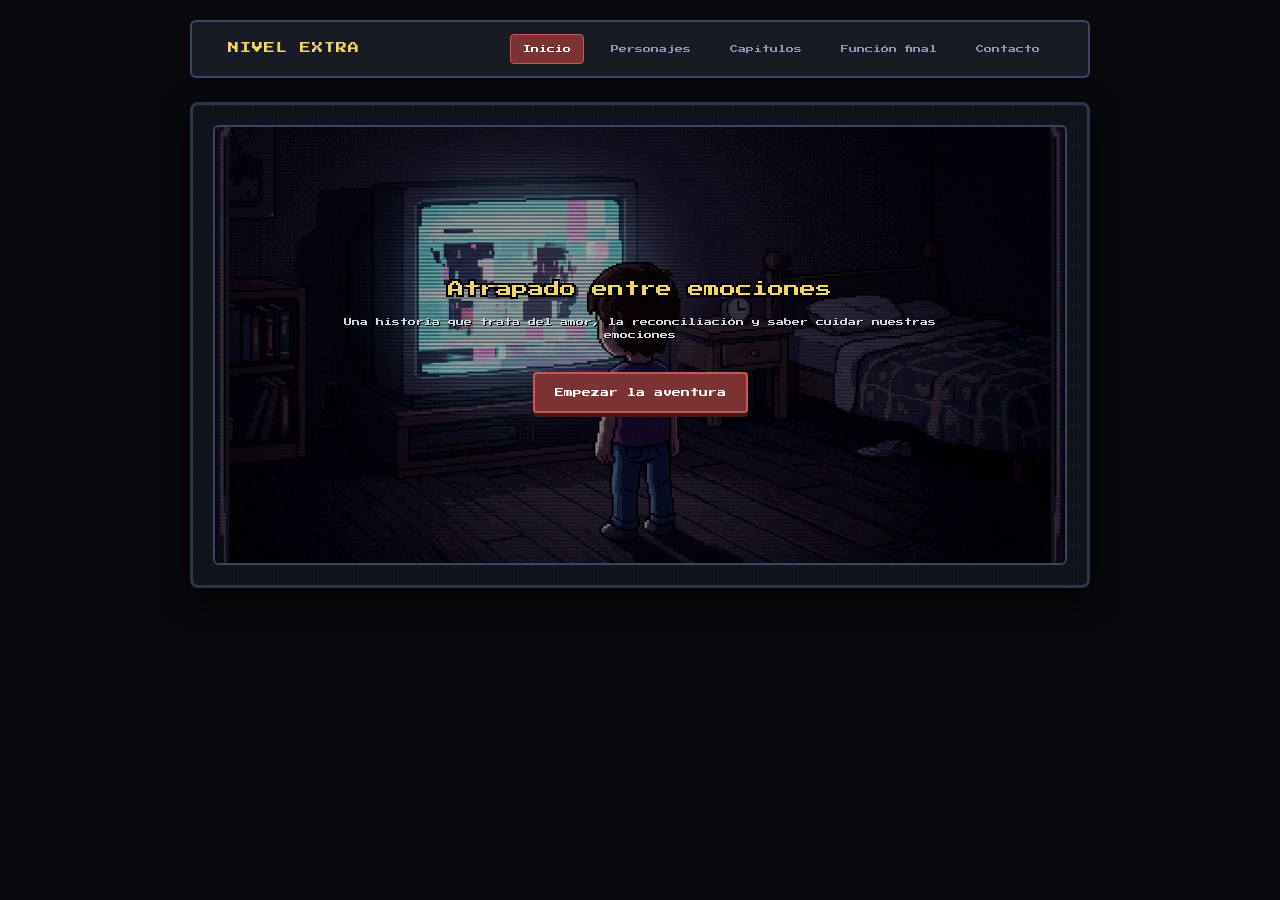
==== index.html @ 8c97d6e2 "Termine el html y parte del CSS" ====
<!DOCTYPE html>
<html lang="es">
<head>
    <meta charset="UTF-8">
    <meta name="viewport" content="width=device-width, initial-scale=1.0">
    <title>Atrapado entre emociones</title>
    
    <!-- Fuente Pixel Art -->
    <link href="https://fonts.googleapis.com/css2?family=Press+Start+2P&display=swap" rel="stylesheet">
    
    <!-- Bootstrap CSS -->
    <link href="https://cdn.jsdelivr.net/npm/bootstrap@5.3.3/dist/css/bootstrap.min.css" rel="stylesheet">
    
    <!-- Tu archivo CSS personalizado -->
    <link rel="stylesheet" href="CSS/style.css">
</head>
<body>

    <!-- BARRA DE NAVEGACIÓN -->
    <header>
        <nav class="navbar navbar-expand-lg">
            <div class="container-fluid px-3">
                <div class="logo-area">NIVEL EXTRA</div>
                
                <!-- Botón hamburguesa para móviles -->
                <button class="navbar-toggler" type="button" data-bs-toggle="collapse" data-bs-target="#navbarNav">
                    <span class="navbar-toggler-icon"></span>
                </button>

                <!-- Enlaces del menú -->
                <div class="collapse navbar-collapse justify-content-end" id="navbarNav">
                    <ul class="navbar-nav">
                        <li class="nav-item"><a class="nav-link active" href="#inicio">Inicio</a></li>
                        <li class="nav-item"><a class="nav-link" href="#personajes">Personajes</a></li>
                        <li class="nav-item"><a class="nav-link" href="#capitulos">Capítulos</a></li>
                        <li class="nav-item"><a class="nav-link" href="#final">Función final</a></li>
                        <li class="nav-item"><a class="nav-link" href="#contacto">Contacto</a></li>
                    </ul>
                </div>
            </div>
        </nav>
    </header>

    <!-- CONTENEDOR PRINCIPAL -->
    <div class="container my-4">
        <!-- PORTADA / HERO -->
        <section id="inicio" class="hero-section">
            <img src="IMG/Imagen principal.jpeg" alt="Portada">
            <div class="hero-content">
                <h1>Atrapado entre emociones</h1>
                <p>Una historia que trata del amor, la reconciliación y saber cuidar nuestras emociones</p>
                <a href="#capitulos" class="btn">Empezar la aventura</a>
            </div>
        </section>
    </div>

    <!-- Bootstrap JS (Necesario para el menú desplegable) -->
    <script src="https://cdn.jsdelivr.net/npm/bootstrap@5.3.3/dist/js/bootstrap.bundle.min.js"></script>
</body>
</html>
---- CSS/style.css ----
* {
    box-sizing: border-box;
    margin: 0;
    padding: 0;
}

body {
    background-color: #08090d !important;
    color: #e0e0e0 !important;
    font-family: 'Press Start 2P', monospace !important;
    display: flex;
    flex-direction: column;
    align-items: center;
    min-height: 100vh;
    padding: 20px;
}

/* --- BARRA DE NAVEGACIÓN BOOTSTRAP --- */
header {
    width: 100%;
    max-width: 900px;
}

.navbar {
    background-color: #181a24 !important;
    border: 2px solid #3b4463 !important;
    border-radius: 6px !important;
    padding: 12px 20px !important;
}

.logo-area {
    color: #f3d467 !important;
    font-size: 11px !important;
    letter-spacing: 1px !important;
    font-family: 'Press Start 2P', monospace !important;
}

.navbar-nav {
    display: flex;
    gap: 15px;
    align-items: center;
}

/* Enlaces del menú con la letra de juego */
.navbar-nav .nav-link {
    font-family: 'Press Start 2P', monospace !important;
    color: #8c96b5 !important;
    font-size: 8px !important;
    transition: color 0.2s ease;
    padding: 8px 12px !important;
}

.navbar-nav .nav-link:hover {
    color: #ffffff !important;
}

/* Enlace activo (Inicio / Home) */
.navbar-nav .nav-link.active, 
.navbar-nav .show > .nav-link {
    background-color: #7a3232 !important;
    color: #ffffff !important;
    border: 1px solid #c95757 !important;
    border-radius: 4px !important;
}

/* --- CONTENEDOR PRINCIPAL TIPO REJILLA --- */
.container {
    width: 100%;
    max-width: 900px;
    background-color: #11131c !important;
    border: 3px solid #2d354a !important;
    border-radius: 8px !important;
    padding: 20px !important;
    box-shadow: 0 10px 30px rgba(0, 0, 0, 0.8);
    background-image: 
        linear-gradient(rgba(45, 53, 74, 0.2) 1px, transparent 1px),
        linear-gradient(90deg, rgba(45, 53, 74, 0.2) 1px, transparent 1px) !important;
    background-size: 20px 20px !important;
}

/* --- SECCIÓN HERO / PORTADA --- */
.hero-section {
    position: relative;
    width: 100%;
    height: 440px;
    border: 2px solid #3b4463 !important;
    border-radius: 6px !important;
    overflow: hidden;
    display: flex;
    flex-direction: column;
    justify-content: center;
    align-items: center;
    text-align: center;
    padding: 20px;
}

.hero-section img {
    position: absolute;
    top: 0;
    left: 0;
    width: 100%;
    height: 100%;
    object-fit: cover;
    z-index: 1;
    filter: brightness(0.65);
}

.hero-content {
    position: relative;
    z-index: 2;
    display: flex;
    flex-direction: column;
    align-items: center;
}

.hero-section h1 {
    font-family: 'Press Start 2P', monospace !important;
    color: #f3d467 !important;
    font-size: 16px !important;
    line-height: 1.5 !important;
    margin-bottom: 15px !important;
    text-shadow: 2px 2px 0px #000, -2px -2px 0px #000, 2px -2px 0px #000, -2px 2px 0px #000;
}

.hero-section p {
    font-family: 'Press Start 2P', monospace !important;
    color: #d0d7de !important;
    font-size: 8px !important;
    max-width: 600px;
    line-height: 1.6 !important;
    margin-bottom: 30px !important;
    text-shadow: 1px 1px 0px #000;
}

/* --- BOTÓN PIXELADO --- */
.hero-section .btn {
    display: inline-block;
    background-color: #7a3232 !important;
    color: #ffffff !important;
    text-decoration: none !important;
    font-family: 'Press Start 2P', monospace !important;
    font-size: 9px !important;
    padding: 12px 20px !important;
    border: 2px solid #c95757 !important;
    border-radius: 4px !important;
    box-shadow: 0 4px 0 #421818 !important;
    transition: all 0.1s ease;
    cursor: pointer;
}

.hero-section .btn:hover {
    background-color: #943d3d !important;
    color: #ffffff !important;
    transform: translateY(-2px);
    box-shadow: 0 6px 0 #421818 !important;
}

.hero-section .btn:active {
    transform: translateY(2px);
    box-shadow: 0 2px 0 #421818 !important;
}
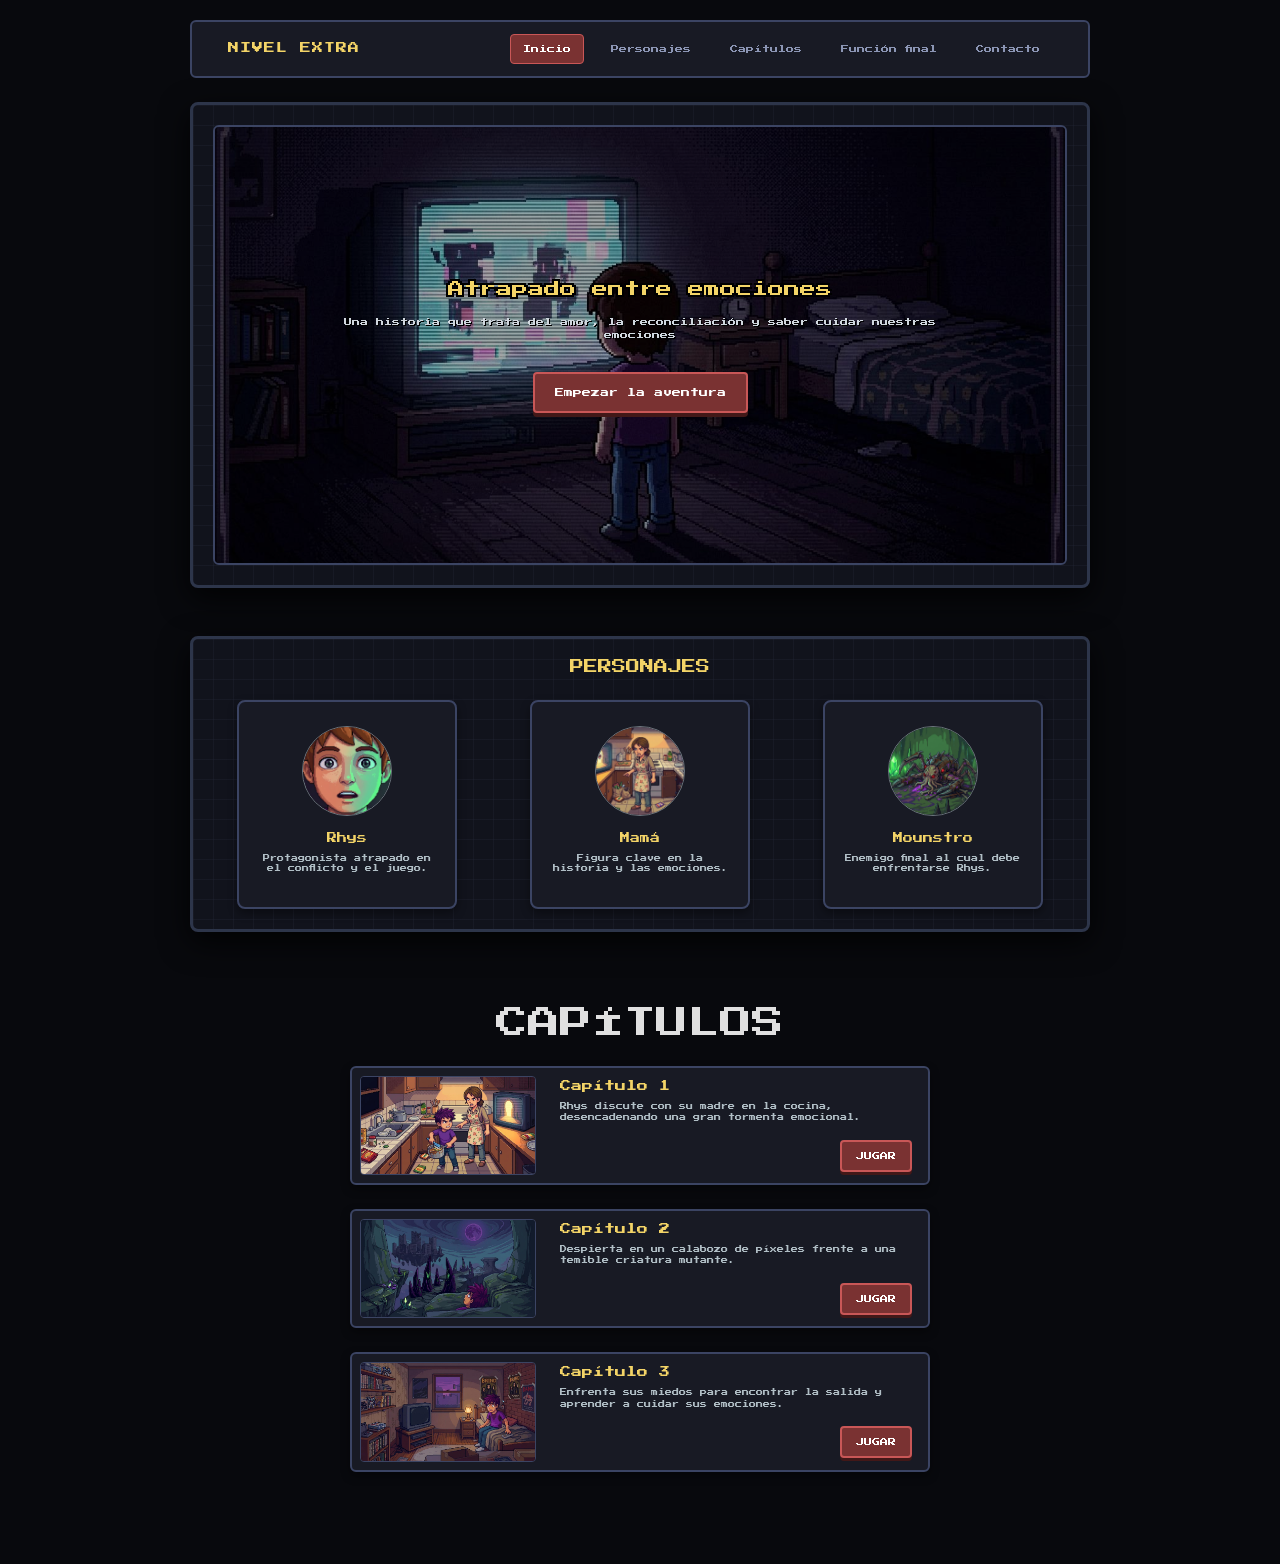
==== commit 2574682f: "Trabaje en el resto de la página, agregando los capítulos 2 y 3, además de un botón para pedir perdó" ====
--- a/index.html
+++ b/index.html
@@ -54,6 +54,126 @@
         </section>
     </div>
 
+    <!-- SECCIÓN DE PERSONAJES -->
+<section id="personajes" class="container my-4 text-center">
+    <h2 class="section-title mb-4" style="color: #f3d467; font-size: 14px;">PERSONAJES</h2>
+    
+    <div class="row justify-content-center g-4">
+        
+        <!-- Tarjeta de Personaje 1 -->
+        <div class="col-md-4 d-flex justify-content-center">
+            <div class="card character-card p-3">
+                <!-- Contenedor de la imagen circular -->
+                <div class="mx-auto mt-2" style="width: 90px; height: 90px;">
+                    <img src="IMG/Rhys.jpeg" class="rounded-circle w-100 h-100 object-fit-cover border border-secondary" alt="Rhys">
+                </div>
+                <div class="card-body px-0">
+                    <h5 class="character-name">Rhys</h5>
+                    <p class="character-text">Protagonista atrapado en el conflicto y el juego.</p>
+                </div>
+            </div>
+        </div>
+
+        <!-- Tarjeta de Personaje 2 (Puedes duplicar este bloque para más personajes) -->
+        <div class="col-md-4 d-flex justify-content-center">
+            <div class="card character-card p-3">
+                <div class="mx-auto mt-2" style="width: 90px; height: 90px;">
+                    <img src="IMG/Imagen de la mamá.jpeg" class="rounded-circle w-100 h-100 object-fit-cover border border-secondary" alt="Mamá">
+                </div>
+                <div class="card-body px-0">
+                    <h5 class="character-name">Mamá</h5>
+                    <p class="character-text">Figura clave en la historia y las emociones.</p>
+                </div>
+            </div>
+        </div>
+
+        <div class="col-md-4 d-flex justify-content-center">
+            <div class="card character-card p-3">
+                <div class="mx-auto mt-2" style="width: 90px; height: 90px;">
+                    <img src="IMG/Mounstro.jpeg" class="rounded-circle w-100 h-100 object-fit-cover border border-secondary" alt="Mamá">
+                </div>
+                <div class="card-body px-0">
+                    <h5 class="character-name">Mounstro</h5>
+                    <p class="character-text">Enemigo final al cual debe enfrentarse Rhys.</p>
+                </div>
+            </div>
+        </div>
+
+
+    </div>
+</section>
+
+<!-- SECCIÓN DE CAPÍTULOS -->
+<section id="capitulos" class="my-5">
+    <h2 class="section-title text-center mb-4">CAPÍTULOS</h2>
+
+    <!-- Columna centrada para las tarjetas -->
+    <div class="row justify-content-center">
+        <div class="col-md-9 col-lg-8">
+
+            <!-- CAPÍTULO 1 -->
+            <div class="card capitulo-card mb-4">
+                <div class="row g-0 align-items-center">
+                    <div class="col-md-4 p-2">
+                        <img src="IMG/Capitulo 1.1.jpeg" class="img-fluid rounded-pixel object-fit-cover w-100" style="max-height: 140px;" alt="Capítulo 1">
+                    </div>
+                    <div class="col-md-8">
+                        <div class="card-body py-2 px-3">
+                            <h5 class="card-title">Capítulo 1</h5>
+                            <p class="card-text">Rhys discute con su madre en la cocina, desencadenando una gran tormenta emocional.</p>
+                            <div class="mt-3 text-end">
+                                <a href="#" class="btn btn-pixel">JUGAR</a>
+                            </div>
+                        </div>
+                    </div>
+                </div>
+            </div>
+
+            <!-- CAPÍTULO 2 -->
+            <div class="card capitulo-card mb-4">
+                <div class="row g-0 align-items-center">
+                    <div class="col-md-4 p-2">
+                        <img src="IMG/Capitulo 2.1.jpeg" class="img-fluid rounded-pixel object-fit-cover w-100" style="max-height: 140px;" alt="Capítulo 2">
+                    </div>
+                    <div class="col-md-8">
+                        <div class="card-body py-2 px-3">
+                            <h5 class="card-title">Capítulo 2</h5>
+                            <p class="card-text">Despierta en un calabozo de píxeles frente a una temible criatura mutante.</p>
+                            <div class="mt-3 text-end">
+                                <a href="#" class="btn btn-pixel">JUGAR</a>
+                            </div>
+                        </div>
+                    </div>
+                </div>
+            </div>
+
+            <!-- CAPÍTULO 3 -->
+            <div class="card capitulo-card mb-4">
+                <div class="row g-0 align-items-center">
+                    <div class="col-md-4 p-2">
+                        <img src="IMG/Capitulo 3,1.jpeg" class="img-fluid rounded-pixel object-fit-cover w-100" style="max-height: 140px;" alt="Capítulo 3">
+                    </div>
+                    <div class="col-md-8">
+                        <div class="card-body py-2 px-3">
+                            <h5 class="card-title">Capítulo 3</h5>
+                            <p class="card-text">Enfrenta sus miedos para encontrar la salida y aprender a cuidar sus emociones.</p>
+                            <div class="mt-3 text-end">
+                                <a href="#" class="btn btn-pixel">JUGAR</a>
+                            </div>
+                        </div>
+                    </div>
+                </div>
+            </div>
+
+        </div>
+    </div>
+</section>
+
+
+
+
+
+
     <!-- Bootstrap JS (Necesario para el menú desplegable) -->
     <script src="https://cdn.jsdelivr.net/npm/bootstrap@5.3.3/dist/js/bootstrap.bundle.min.js"></script>
 </body>
--- a/CSS/style.css
+++ b/CSS/style.css
@@ -158,4 +158,89 @@
 .hero-section .btn:active {
     transform: translateY(2px);
     box-shadow: 0 2px 0 #421818 !important;
+}
+/* --- ESTILOS PARA LAS TARJETAS DE PERSONAJES --- */
+.character-card {
+    width: 220px !important;
+    background-color: #181a24 !important;
+    border: 2px solid #3b4463 !important;
+    border-radius: 8px !important;
+    box-shadow: 0 4px 10px rgba(0, 0, 0, 0.4);
+    transition: transform 0.2s ease;
+}
+
+.character-card:hover {
+    transform: translateY(-4px);
+    border-color: #7b88b0 !important;
+}
+
+.character-name {
+    font-family: 'Press Start 2P', monospace !important;
+    color: #f3d467 !important;
+    font-size: 10px !important;
+    margin-bottom: 10px !important;
+}
+
+.character-text {
+    font-family: 'Press Start 2P', monospace !important;
+    color: #b0bec5 !important;
+    font-size: 7px !important;
+    line-height: 1.5 !important;
+    margin: 0 !important;
+}
+/* --- TARJETAS DE CAPÍTULOS DE BOOTSTRAP --- */
+.capitulo-card {
+    background-color: #181a24 !important;
+    border: 2px solid #3b4463 !important;
+    border-radius: 6px !important;
+    box-shadow: 0 4px 10px rgba(0, 0, 0, 0.4);
+    transition: transform 0.2s ease, border-color 0.2s ease;
+    overflow: hidden;
+}
+
+.capitulo-card:hover {
+    transform: translateY(-3px);
+    border-color: #7b88b0 !important;
+}
+
+.capitulo-card .card-title {
+    color: #f3d467 !important;
+    font-family: 'Press Start 2P', monospace !important;
+    font-size: 11px !important;
+    margin-bottom: 8px !important;
+}
+
+.capitulo-card .card-text {
+    color: #b0bec5 !important;
+    font-family: 'Press Start 2P', monospace !important;
+    font-size: 7px !important;
+    line-height: 1.6 !important;
+    margin-bottom: 0 !important;
+}
+
+.rounded-pixel {
+    border-radius: 4px !important;
+    border: 1px solid #3b4463;
+}
+
+/* Botón estilo arcade */
+.btn-pixel {
+    display: inline-block;
+    background-color: #7a3232 !important;
+    color: #ffffff !important;
+    text-decoration: none !important;
+    font-family: 'Press Start 2P', monospace !important;
+    font-size: 8px !important;
+    padding: 8px 14px !important;
+    border: 2px solid #c95757 !important;
+    border-radius: 4px !important;
+    box-shadow: 0 3px 0 #421818 !important;
+    transition: all 0.1s ease;
+}
+
+.btn-pixel:hover {
+    background-color: #943d3d !important;
+    color: #ffffff !important;
+    transform: translateY(-2px);
+    box-shadow: 0 5px 0 #421818 !important;
 }
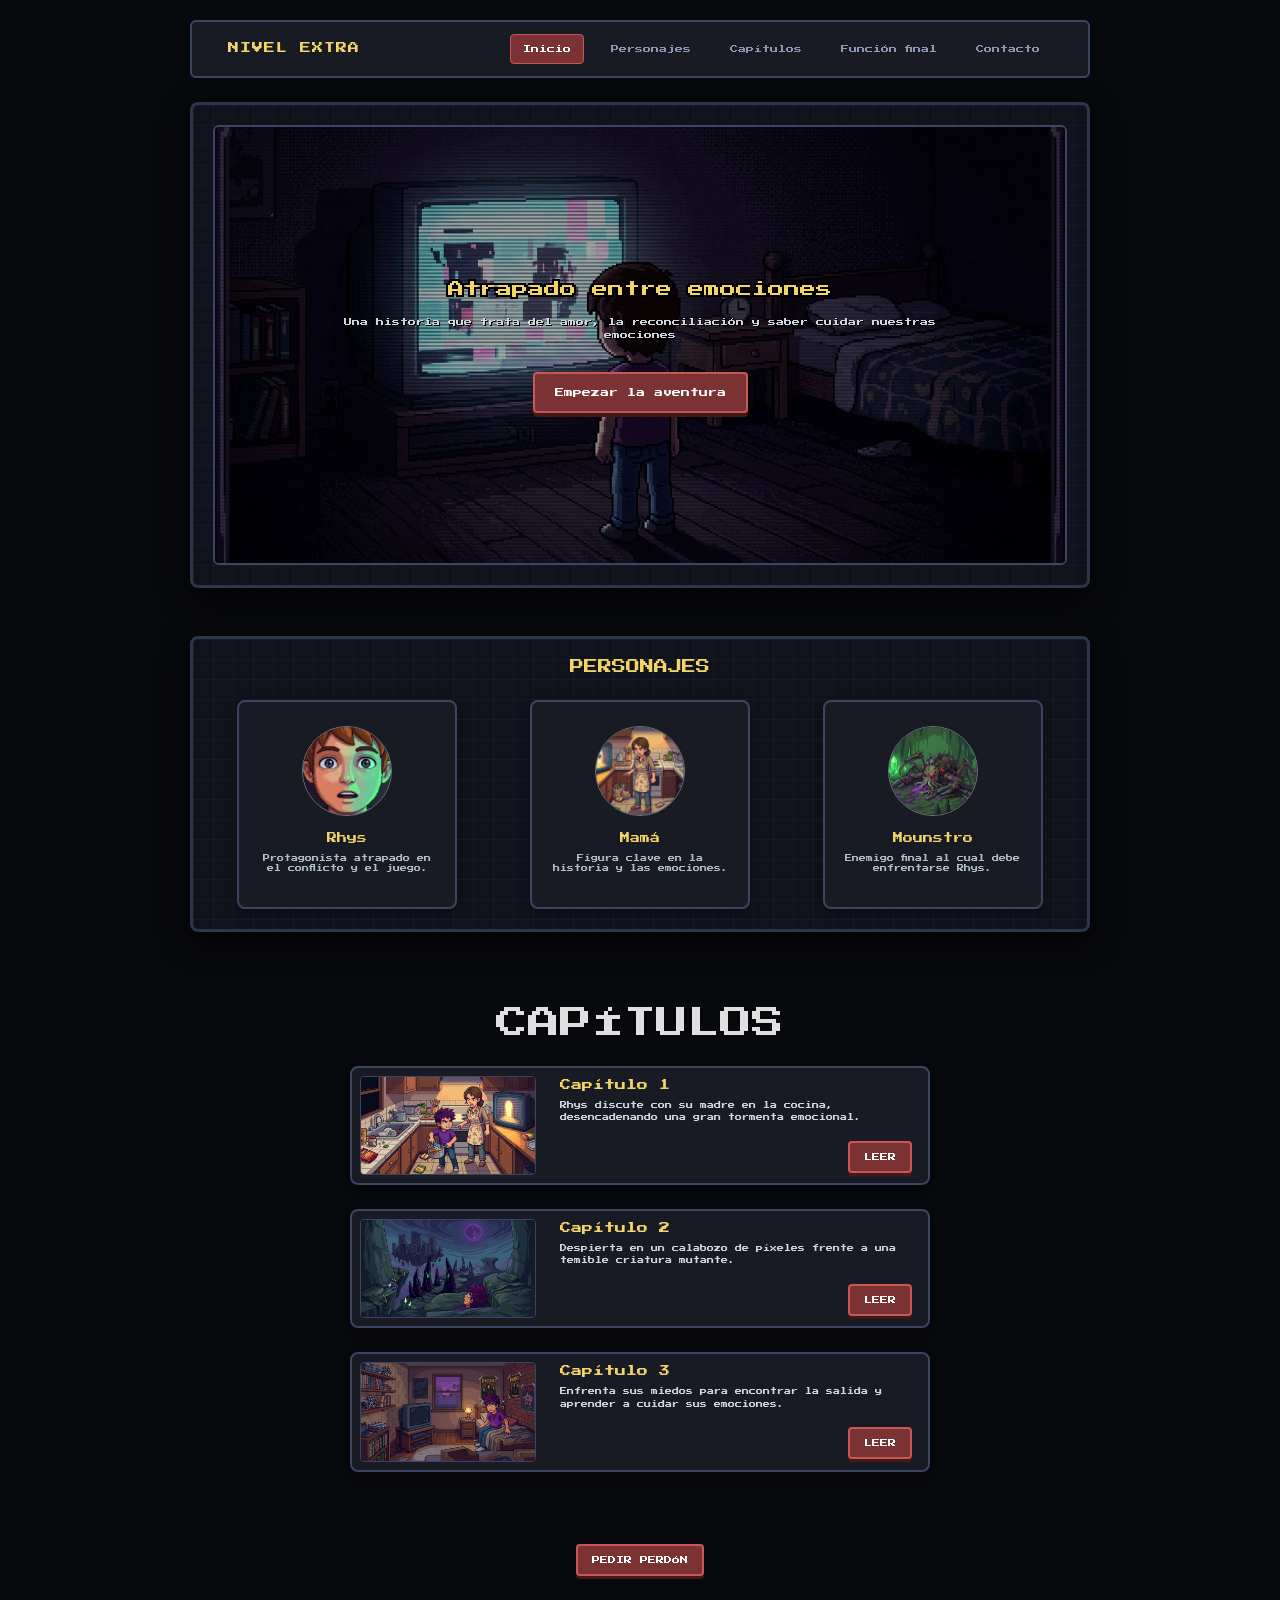
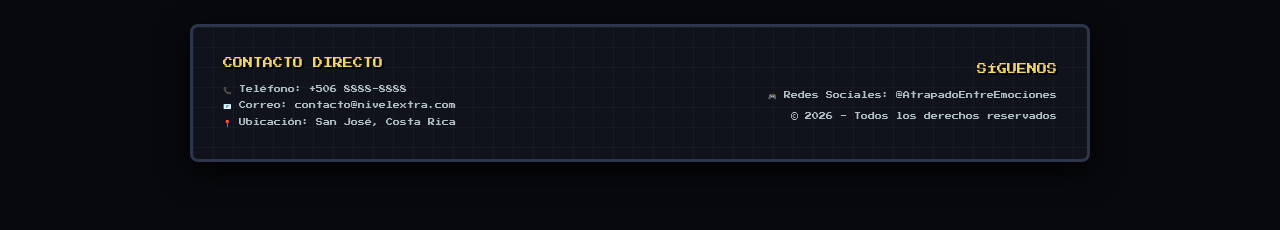
==== commit 0da19ebf: "Termine la pagina principal, agregue la función de JavaScript que nos pedian y empece el interior de" ====
--- a/index.html
+++ b/index.html
@@ -122,7 +122,7 @@
                             <h5 class="card-title">Capítulo 1</h5>
                             <p class="card-text">Rhys discute con su madre en la cocina, desencadenando una gran tormenta emocional.</p>
                             <div class="mt-3 text-end">
-                                <a href="#" class="btn btn-pixel">JUGAR</a>
+                                <a href="Capitulo 1.html" class="btn btn-pixel">LEER</a>
                             </div>
                         </div>
                     </div>
@@ -140,7 +140,7 @@
                             <h5 class="card-title">Capítulo 2</h5>
                             <p class="card-text">Despierta en un calabozo de píxeles frente a una temible criatura mutante.</p>
                             <div class="mt-3 text-end">
-                                <a href="#" class="btn btn-pixel">JUGAR</a>
+                                <a href="Capitulo 2.html" class="btn btn-pixel">LEER</a>
                             </div>
                         </div>
                     </div>
@@ -158,7 +158,7 @@
                             <h5 class="card-title">Capítulo 3</h5>
                             <p class="card-text">Enfrenta sus miedos para encontrar la salida y aprender a cuidar sus emociones.</p>
                             <div class="mt-3 text-end">
-                                <a href="#" class="btn btn-pixel">JUGAR</a>
+                                <a href="Capitulo 3.html" class="btn btn-pixel">LEER</a>
                             </div>
                         </div>
                     </div>
@@ -169,12 +169,55 @@
     </div>
 </section>
 
-
-
-
-
-
-    <!-- Bootstrap JS (Necesario para el menú desplegable) -->
+<button onclick="pedirPerdon()" class="btn btn-pixel" id="final">PEDIR PERDÓN</button>
+
+<!-- PIE DE PÁGINA (FOOTER DE CONTACTO) -->
+
+<footer class="container my-5 footer-pixel-container">
+    <div class="row g-4 justify-content-between align-items-center">
+        
+        <!-- Columna 1: Información de Contacto -->
+        <div class="col-md-6 text-center text-md-start">
+            <h5 class="footer-title" id="contacto">CONTACTO DIRECTO</h5>
+            <p class="footer-text mb-1">📞 Teléfono: +506 8888-8888</p>
+            <p class="footer-text mb-1">📧 Correo: contacto@nivelextra.com</p>
+            <p class="footer-text mb-0">📍 Ubicación: San José, Costa Rica</p>
+        </div>
+
+        <!-- Columna 2: Redes y Derechos -->
+        <div class="col-md-6 text-center text-md-end">
+            <h5 class="footer-title">SÍGUENOS</h5>
+            <p class="footer-text mb-1">🎮 Redes Sociales: @AtrapadoEntreEmociones</p>
+            <p class="footer-text text-warning mt-2 mb-0">© 2026 - Todos los derechos reservados</p>
+        </div>
+
+    </div>
+</footer>
+<!-- VENTANA EMERGENTE (MODAL) -->
+    <div class="modal fade" id="perdonModal" tabindex="-1" aria-hidden="true">
+      <div class="modal-dialog modal-dialog-centered">
+        <div class="modal-content pixel-modal">
+          <div class="modal-header border-0 pb-0">
+            <h5 class="modal-title text-warning" style="font-size: 11px;">ACCIÓN DE JUEGO</h5>
+            <button type="button" class="btn-close btn-close-white" data-bs-dismiss="modal" aria-label="Close"></button>
+          </div>
+          <div class="modal-body text-center py-4">
+            <!-- ¡Este es el ID que busca JavaScript! -->
+            <p id="mensajePerdon" class="mb-0" style="font-size: 8px; line-height: 1.8; color: #d0d7de;"></p>
+          </div>
+          <div class="modal-footer border-0 justify-content-center pt-0">
+            <button type="button" class="btn btn-pixel" data-bs-dismiss="modal">ACEPTAR</button>
+          </div>
+        </div>
+      </div>
+    </div>
+
+
+
+<!-- Bootstrap JS -->
     <script src="https://cdn.jsdelivr.net/npm/bootstrap@5.3.3/dist/js/bootstrap.bundle.min.js"></script>
+
+    <!-- Tu archivo JS -->
+    <script src="JS/script.js"></script>
 </body>
 </html>
--- a/CSS/style.css
+++ b/CSS/style.css
@@ -243,4 +243,48 @@
     color: #ffffff !important;
     transform: translateY(-2px);
     box-shadow: 0 5px 0 #421818 !important;
+}
+/* --- ESTILOS DEL FOOTER PIXEL --- */
+.footer-pixel-container {
+    background-color: #11131c !important;
+    border: 3px solid #2d354a !important;
+    border-radius: 8px !important;
+    padding: 30px !important;
+    box-shadow: 0 10px 30px rgba(0, 0, 0, 0.8);
+}
+
+.footer-title {
+    color: #f3d467 !important;
+    font-family: 'Press Start 2P', monospace !important;
+    font-size: 10px !important;
+    margin-bottom: 15px !important;
+    text-shadow: 2px 2px 0px #000;
+}
+
+.footer-text {
+    color: #b0bec5 !important;
+    font-family: 'Press Start 2P', monospace !important;
+    font-size: 7px !important;
+    line-height: 1.8 !important;
+}
+/* --- ESTILOS PARA LA HISTORIETA / CAPÍTULOS --- */
+.capitulo-card {
+    background-color: #181a24 !important;
+    border: 2px solid #3b4463 !important;
+    border-radius: 8px !important;
+    box-shadow: 0 4px 10px rgba(0, 0, 0, 0.4);
+    overflow: hidden;
+}
+
+.capitulo-card .card-text {
+    color: #d0d7de !important;
+    font-family: 'Press Start 2P', monospace !important;
+    font-size: 7px !important;
+    line-height: 1.8 !important;
+    margin-bottom: 0 !important;
+}
+
+.rounded-pixel {
+    border-radius: 4px !important;
+    border: 1px solid #3b4463;
 }
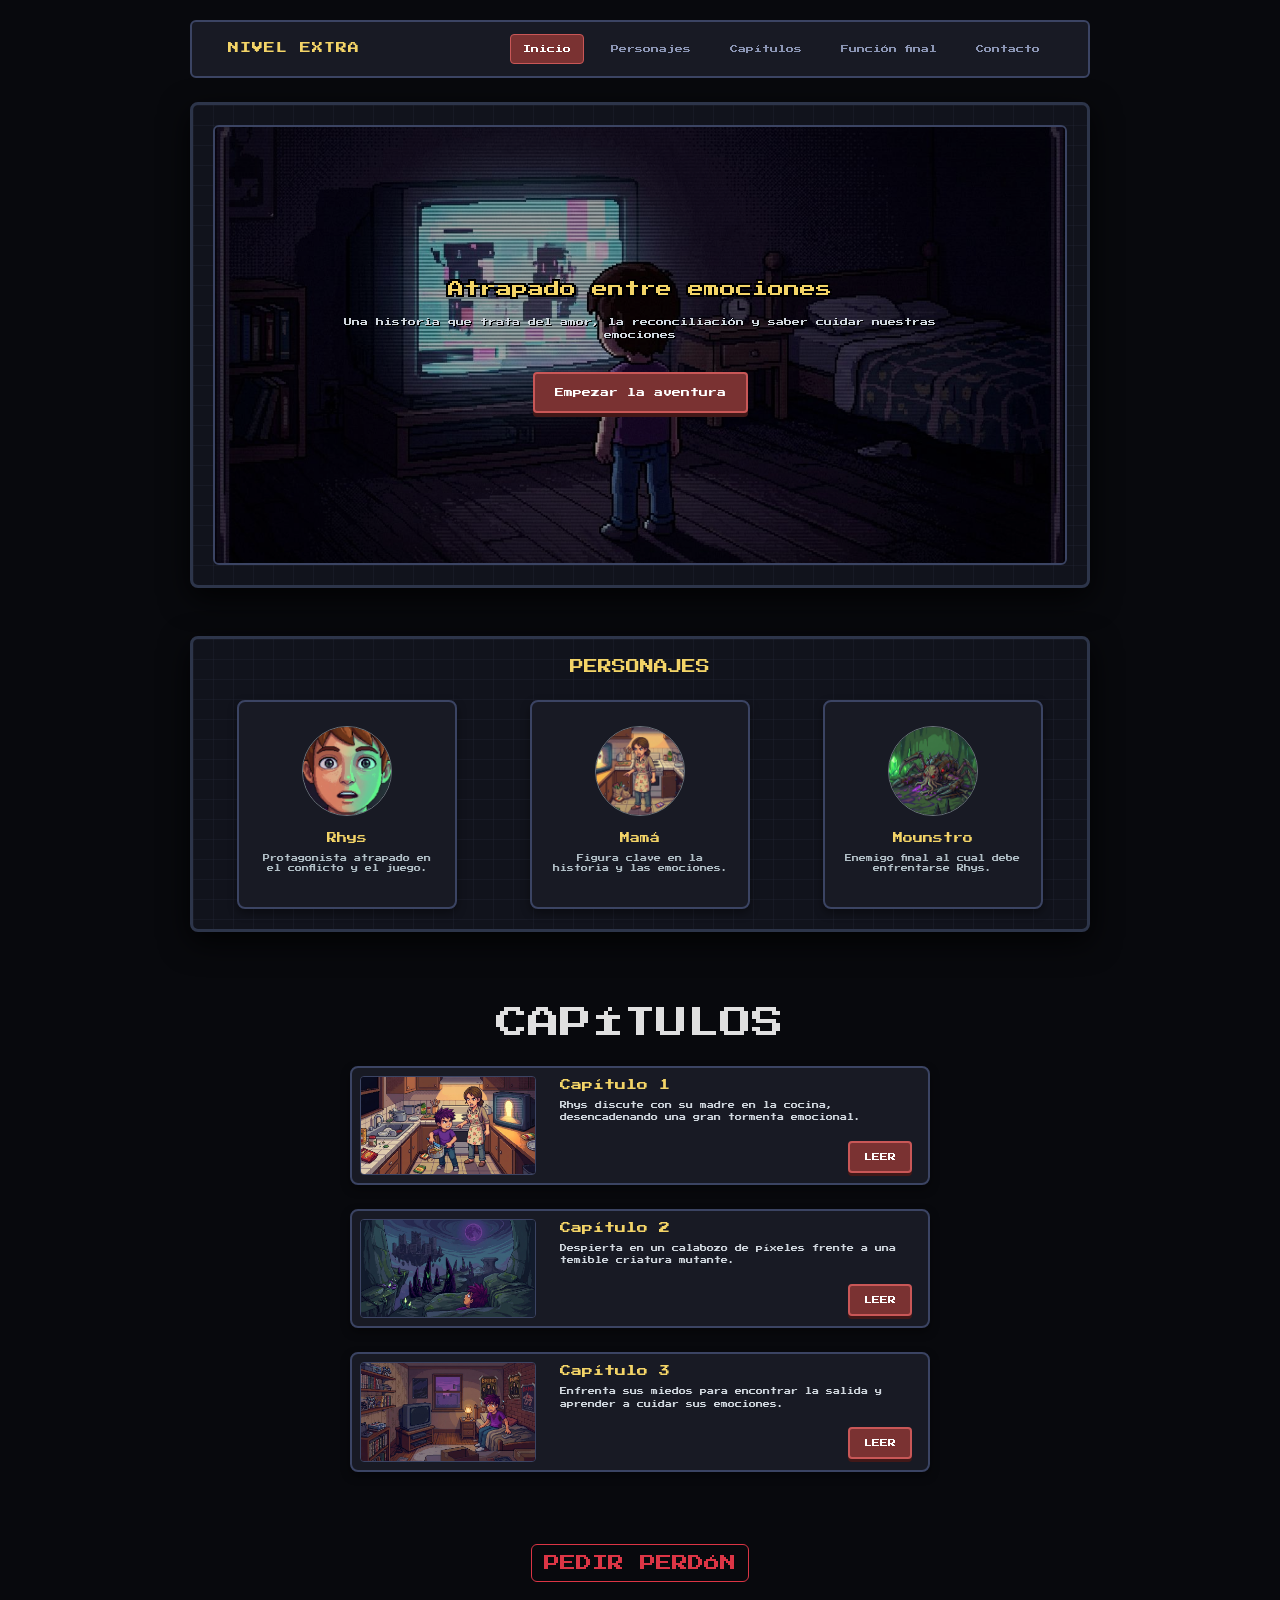
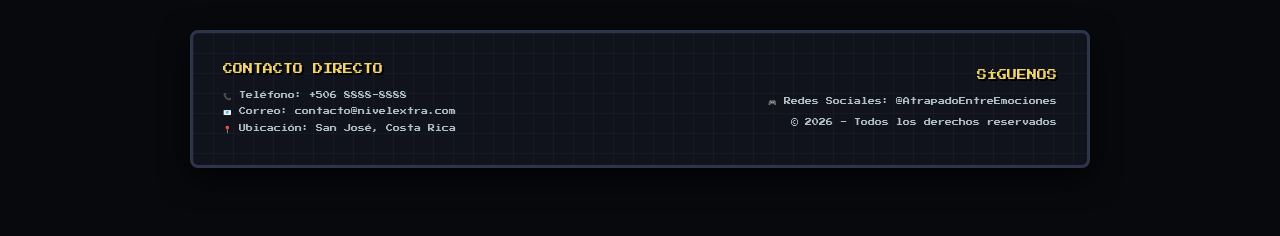
==== commit c60908ca: "Cambié el botón del final por uno más grande y visible para que sea más fácil de ver." ====
--- a/index.html
+++ b/index.html
@@ -169,7 +169,7 @@
     </div>
 </section>
 
-<button onclick="pedirPerdon()" class="btn btn-pixel" id="final">PEDIR PERDÓN</button>
+<button onclick="pedirPerdon()" class="btn btn-outline-danger" id="final">PEDIR PERDÓN</button>
 
 <!-- PIE DE PÁGINA (FOOTER DE CONTACTO) -->
 
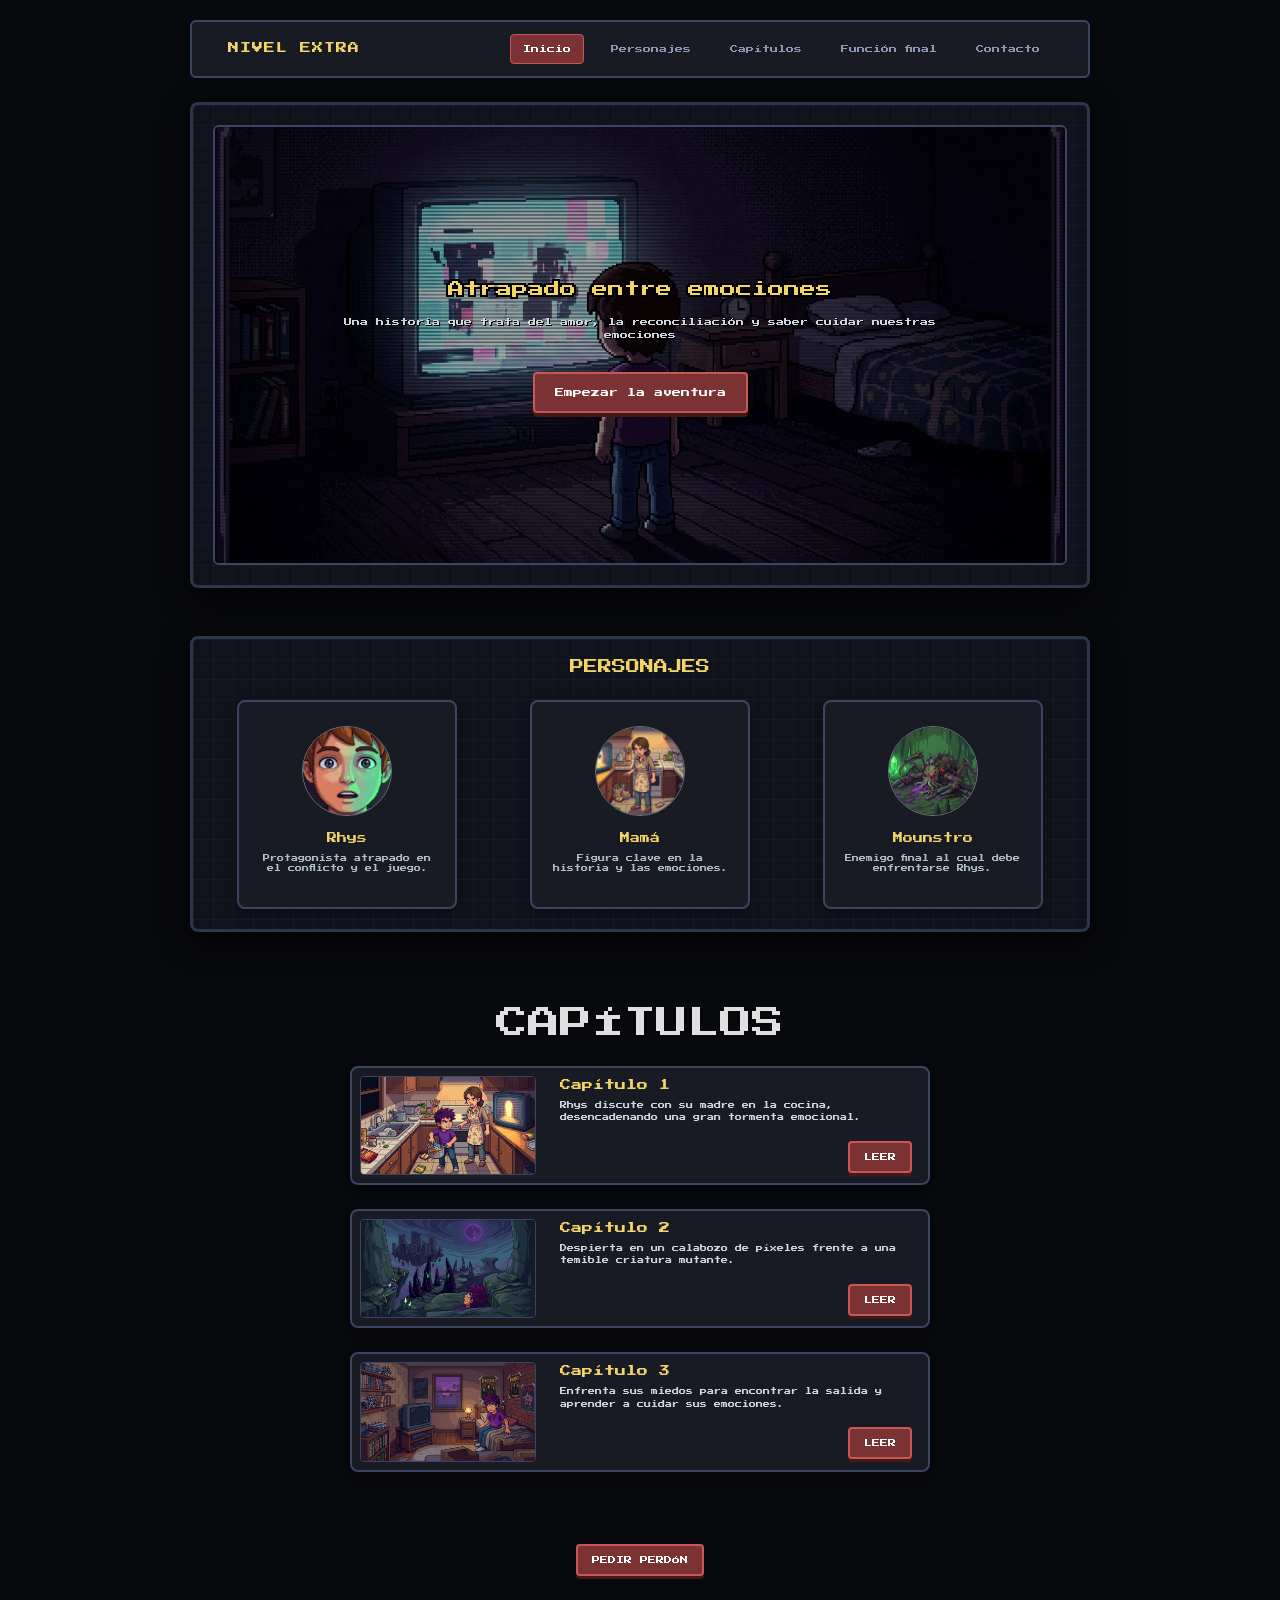
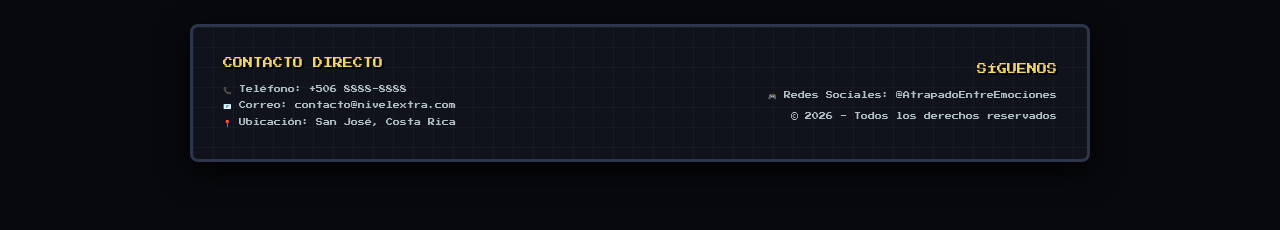
==== commit 4dfe5ca1: "Cambie por un color más visible el mensaje y también modifique un poco el mensaje final" ====
--- a/index.html
+++ b/index.html
@@ -169,7 +169,7 @@
     </div>
 </section>
 
-<button onclick="pedirPerdon()" class="btn btn-outline-danger" id="final">PEDIR PERDÓN</button>
+<button onclick="pedirPerdon()" class="btn btn-pixel" id="final">PEDIR PERDÓN</button>
 
 <!-- PIE DE PÁGINA (FOOTER DE CONTACTO) -->
 
@@ -203,7 +203,7 @@
           </div>
           <div class="modal-body text-center py-4">
             <!-- ¡Este es el ID que busca JavaScript! -->
-            <p id="mensajePerdon" class="mb-0" style="font-size: 8px; line-height: 1.8; color: #d0d7de;"></p>
+            <p id="mensajePerdon" class="mb-0" style="font-size: 8px; line-height: 1.8; color: #000000;"></p>
           </div>
           <div class="modal-footer border-0 justify-content-center pt-0">
             <button type="button" class="btn btn-pixel" data-bs-dismiss="modal">ACEPTAR</button>
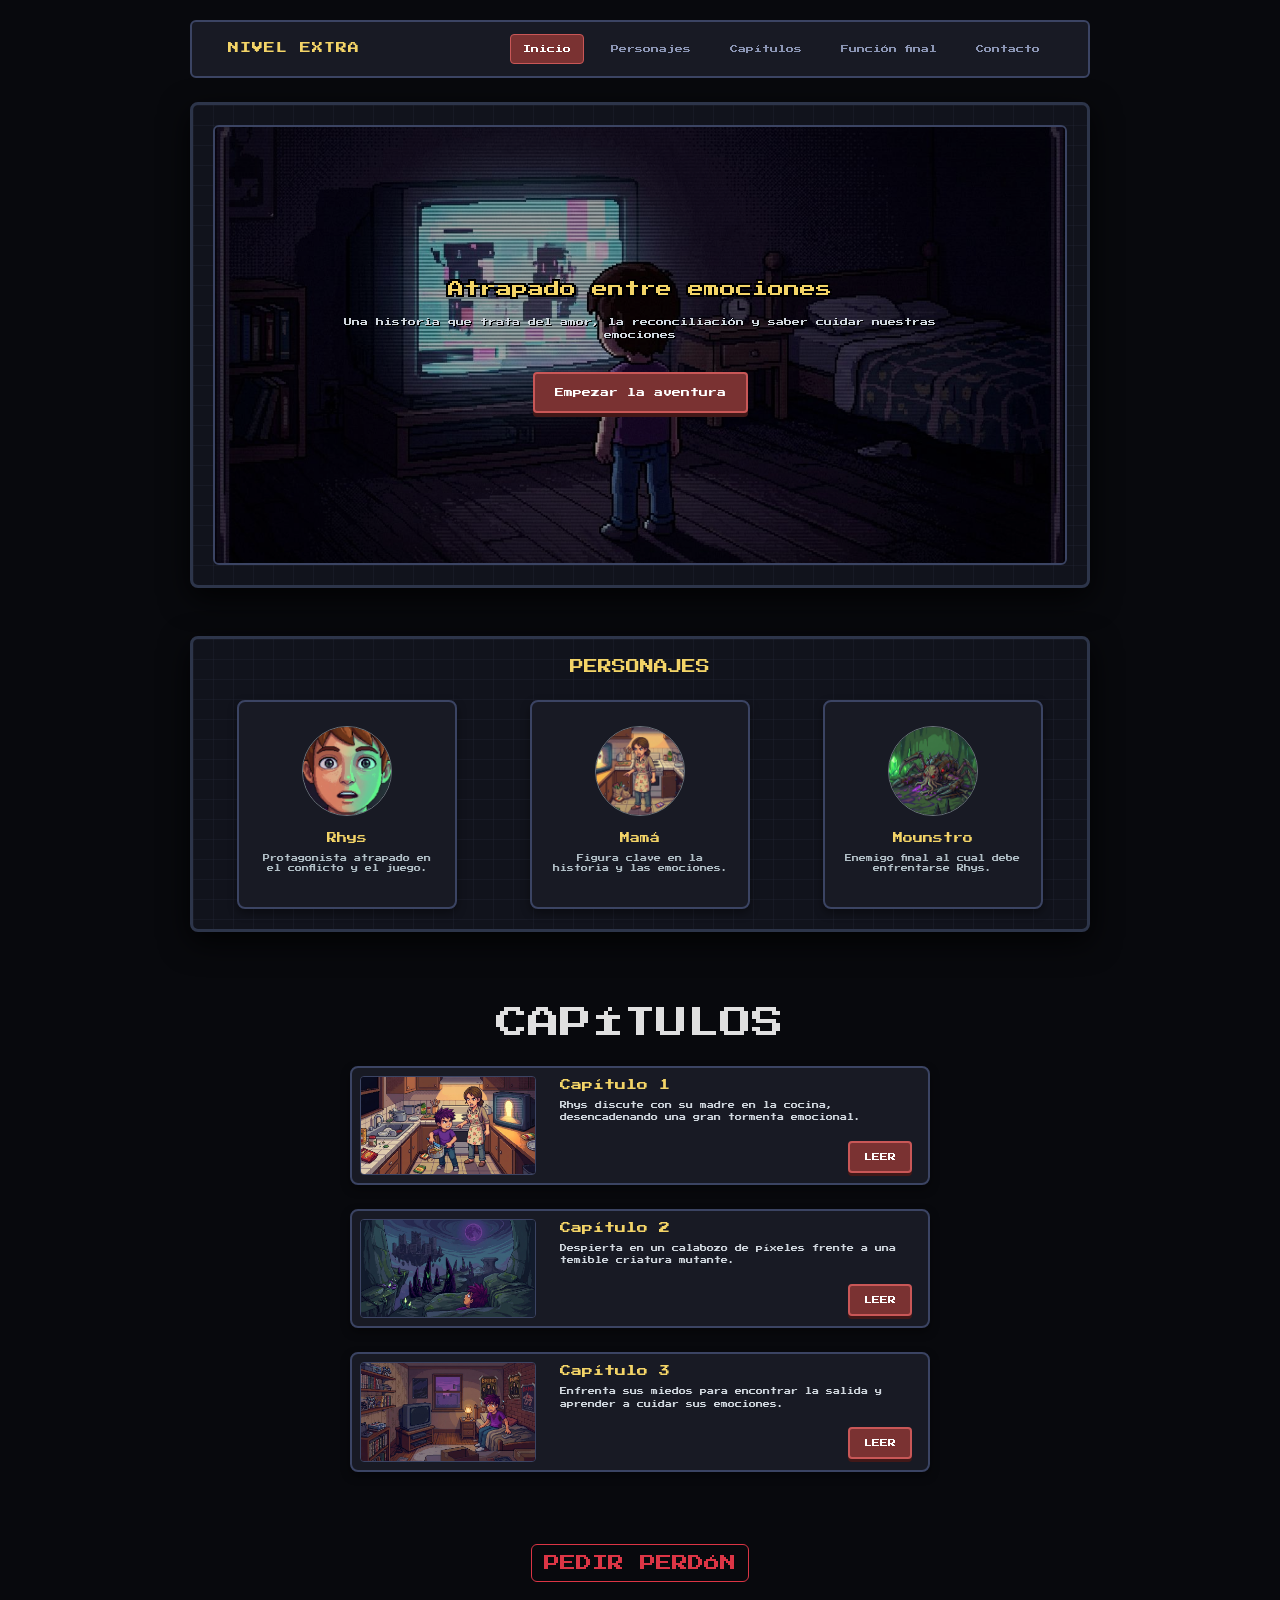
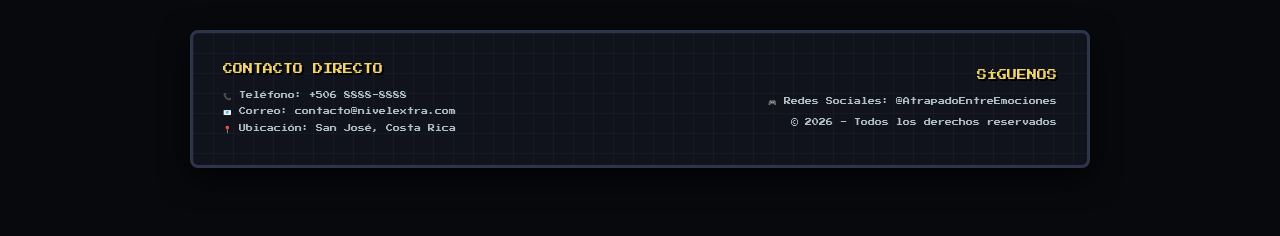
==== commit ea055676: "Merge branch 'diseño'" ====
--- a/index.html
+++ b/index.html
@@ -169,7 +169,7 @@
     </div>
 </section>
 
-<button onclick="pedirPerdon()" class="btn btn-pixel" id="final">PEDIR PERDÓN</button>
+<button onclick="pedirPerdon()" class="btn btn-outline-danger" id="final">PEDIR PERDÓN</button>
 
 <!-- PIE DE PÁGINA (FOOTER DE CONTACTO) -->
 
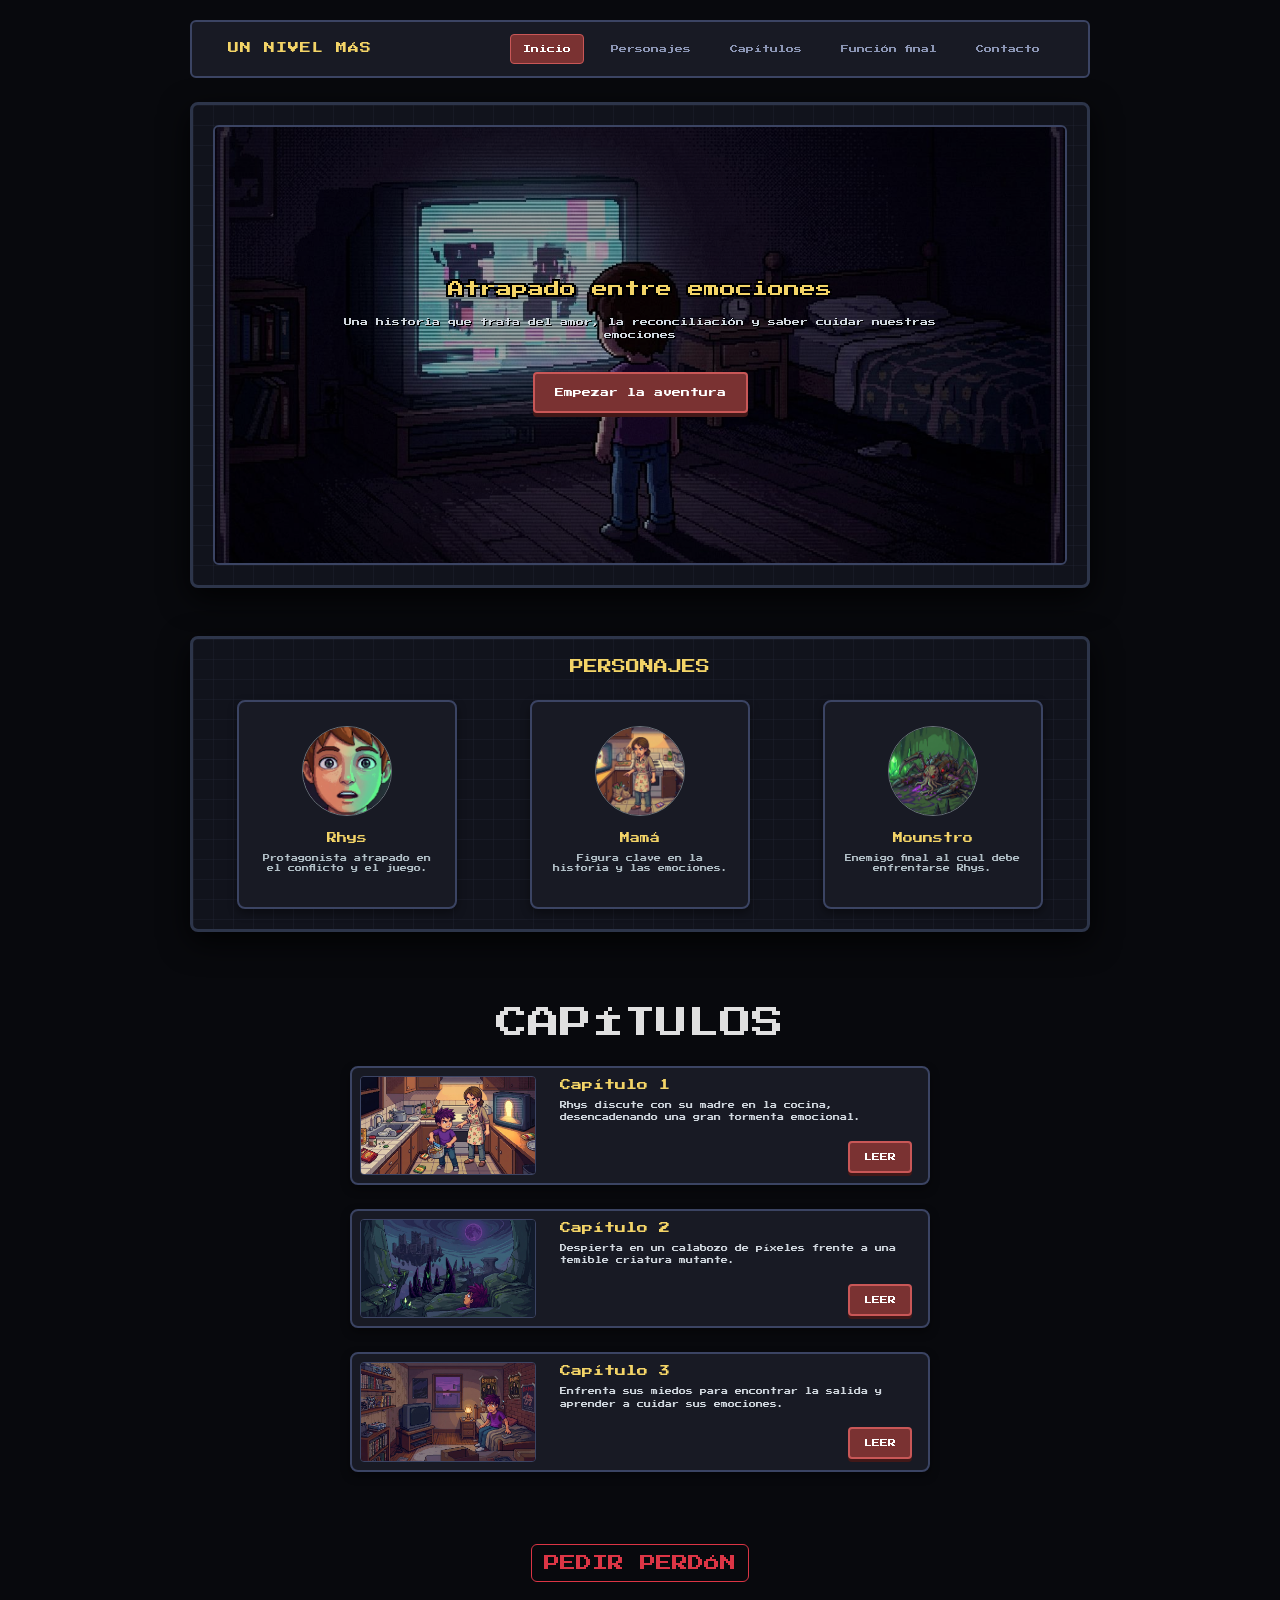
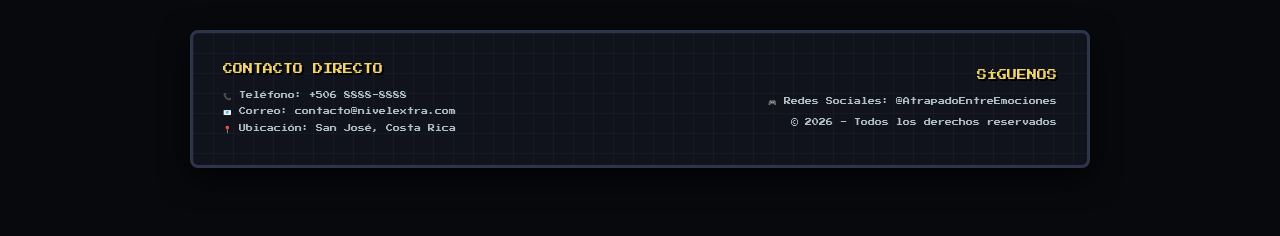
==== commit e703134c: "Utilice el .gitignore" ====
--- a/index.html
+++ b/index.html
@@ -20,7 +20,7 @@
     <header>
         <nav class="navbar navbar-expand-lg">
             <div class="container-fluid px-3">
-                <div class="logo-area">NIVEL EXTRA</div>
+                <div class="logo-area">UN NIVEL MÁS</div>
                 
                 <!-- Botón hamburguesa para móviles -->
                 <button class="navbar-toggler" type="button" data-bs-toggle="collapse" data-bs-target="#navbarNav">
@@ -203,7 +203,7 @@
           </div>
           <div class="modal-body text-center py-4">
             <!-- ¡Este es el ID que busca JavaScript! -->
-            <p id="mensajePerdon" class="mb-0" style="font-size: 8px; line-height: 1.8; color: #000000;"></p>
+            <p id="mensajePerdon" class="mb-0" style="font-size: 8px; line-height: 1.8; color: #d0d7de;"></p>
           </div>
           <div class="modal-footer border-0 justify-content-center pt-0">
             <button type="button" class="btn btn-pixel" data-bs-dismiss="modal">ACEPTAR</button>
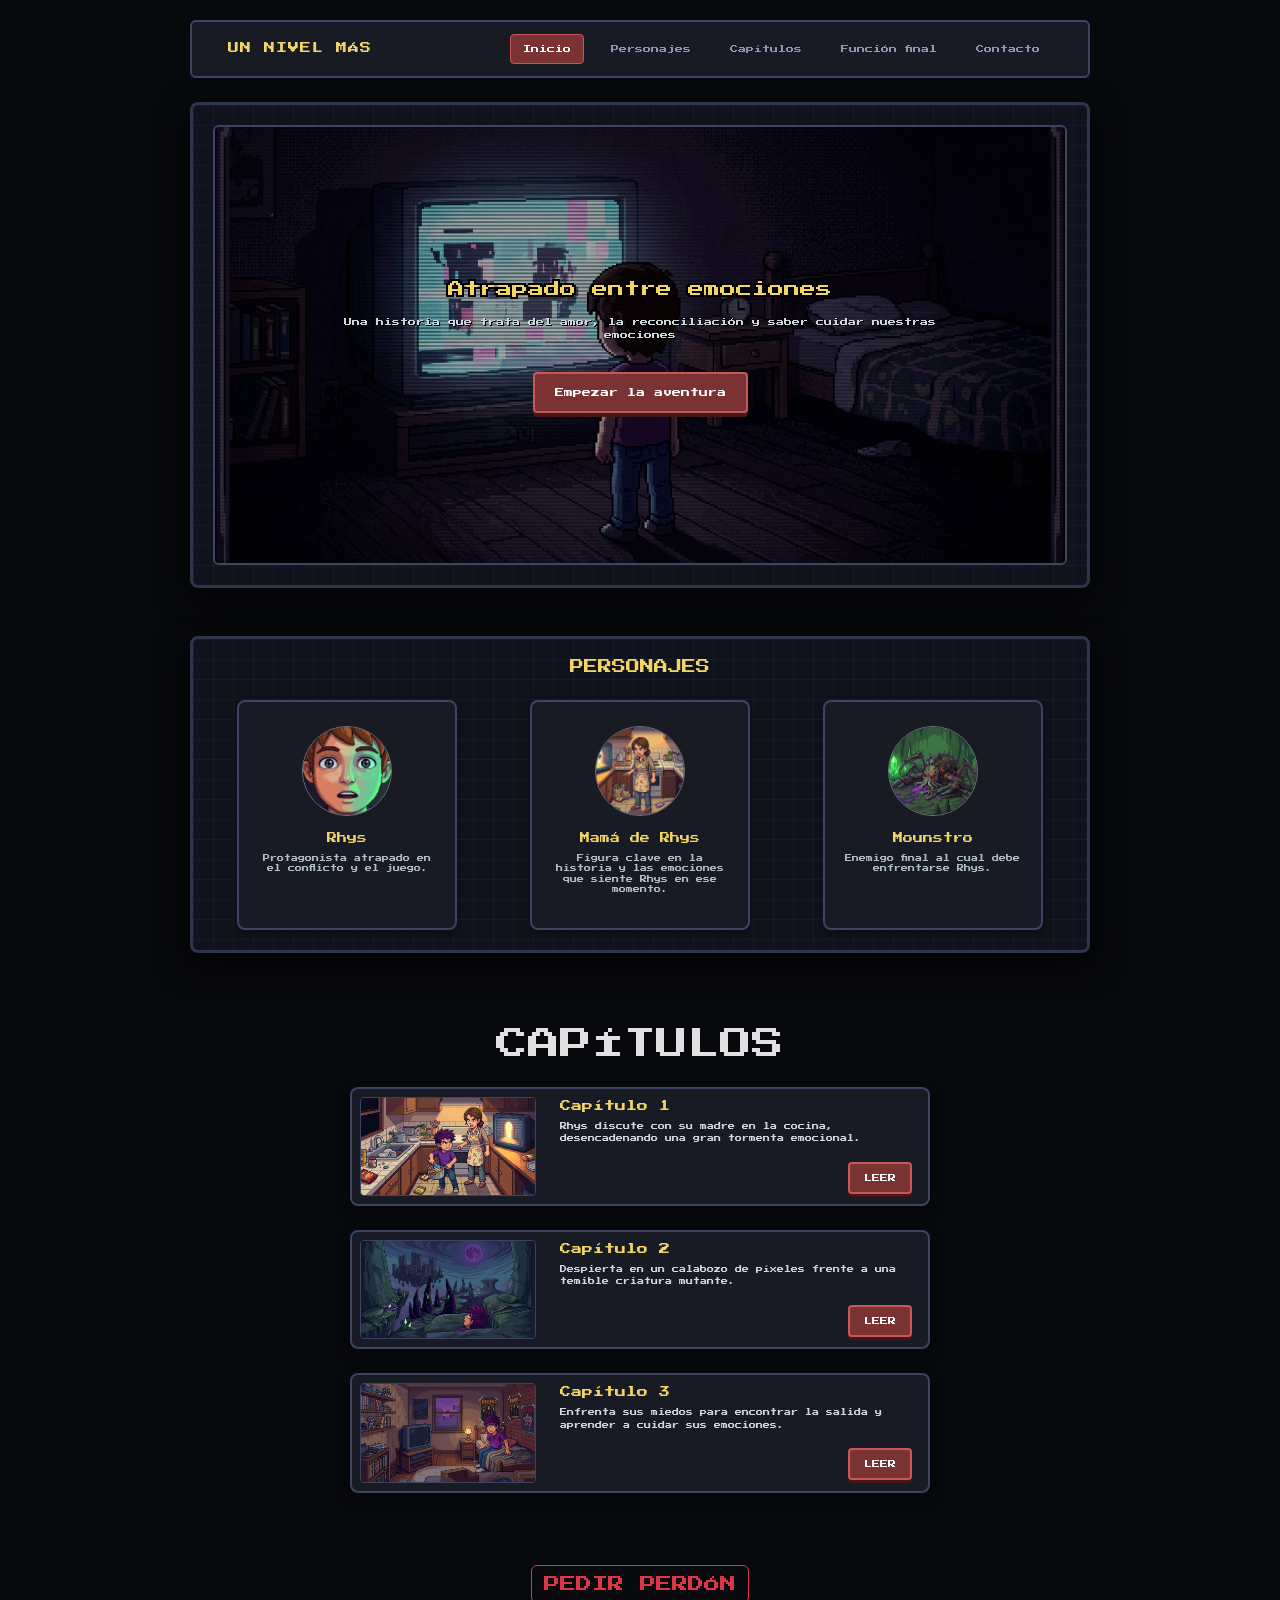
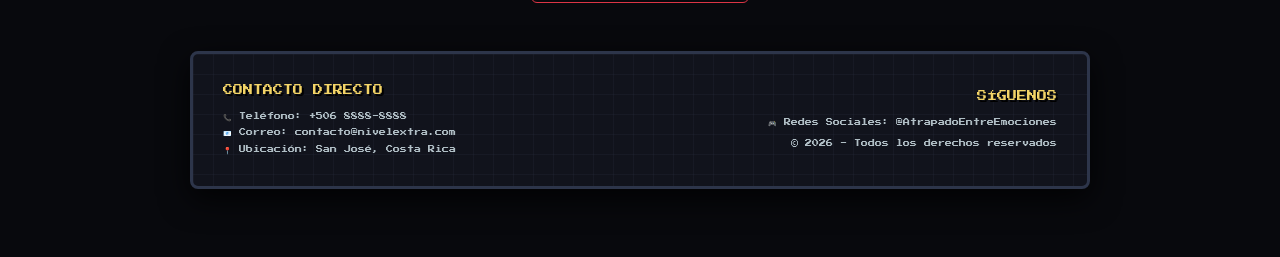
==== commit 7bf1b8e3: "Realice cambios en un texto sobre la mamá de Rhys y para sincronizar con GitHub nuevamente." ====
--- a/index.html
+++ b/index.html
@@ -81,8 +81,9 @@
                     <img src="IMG/Imagen de la mamá.jpeg" class="rounded-circle w-100 h-100 object-fit-cover border border-secondary" alt="Mamá">
                 </div>
                 <div class="card-body px-0">
-                    <h5 class="character-name">Mamá</h5>
-                    <p class="character-text">Figura clave en la historia y las emociones.</p>
+                    <h5 class="character-name">Mamá de Rhys</h5>
+                    <p class="character-text">Figura clave en la historia y las emociones que siente Rhys en ese momento.</p>
+
                 </div>
             </div>
         </div>
